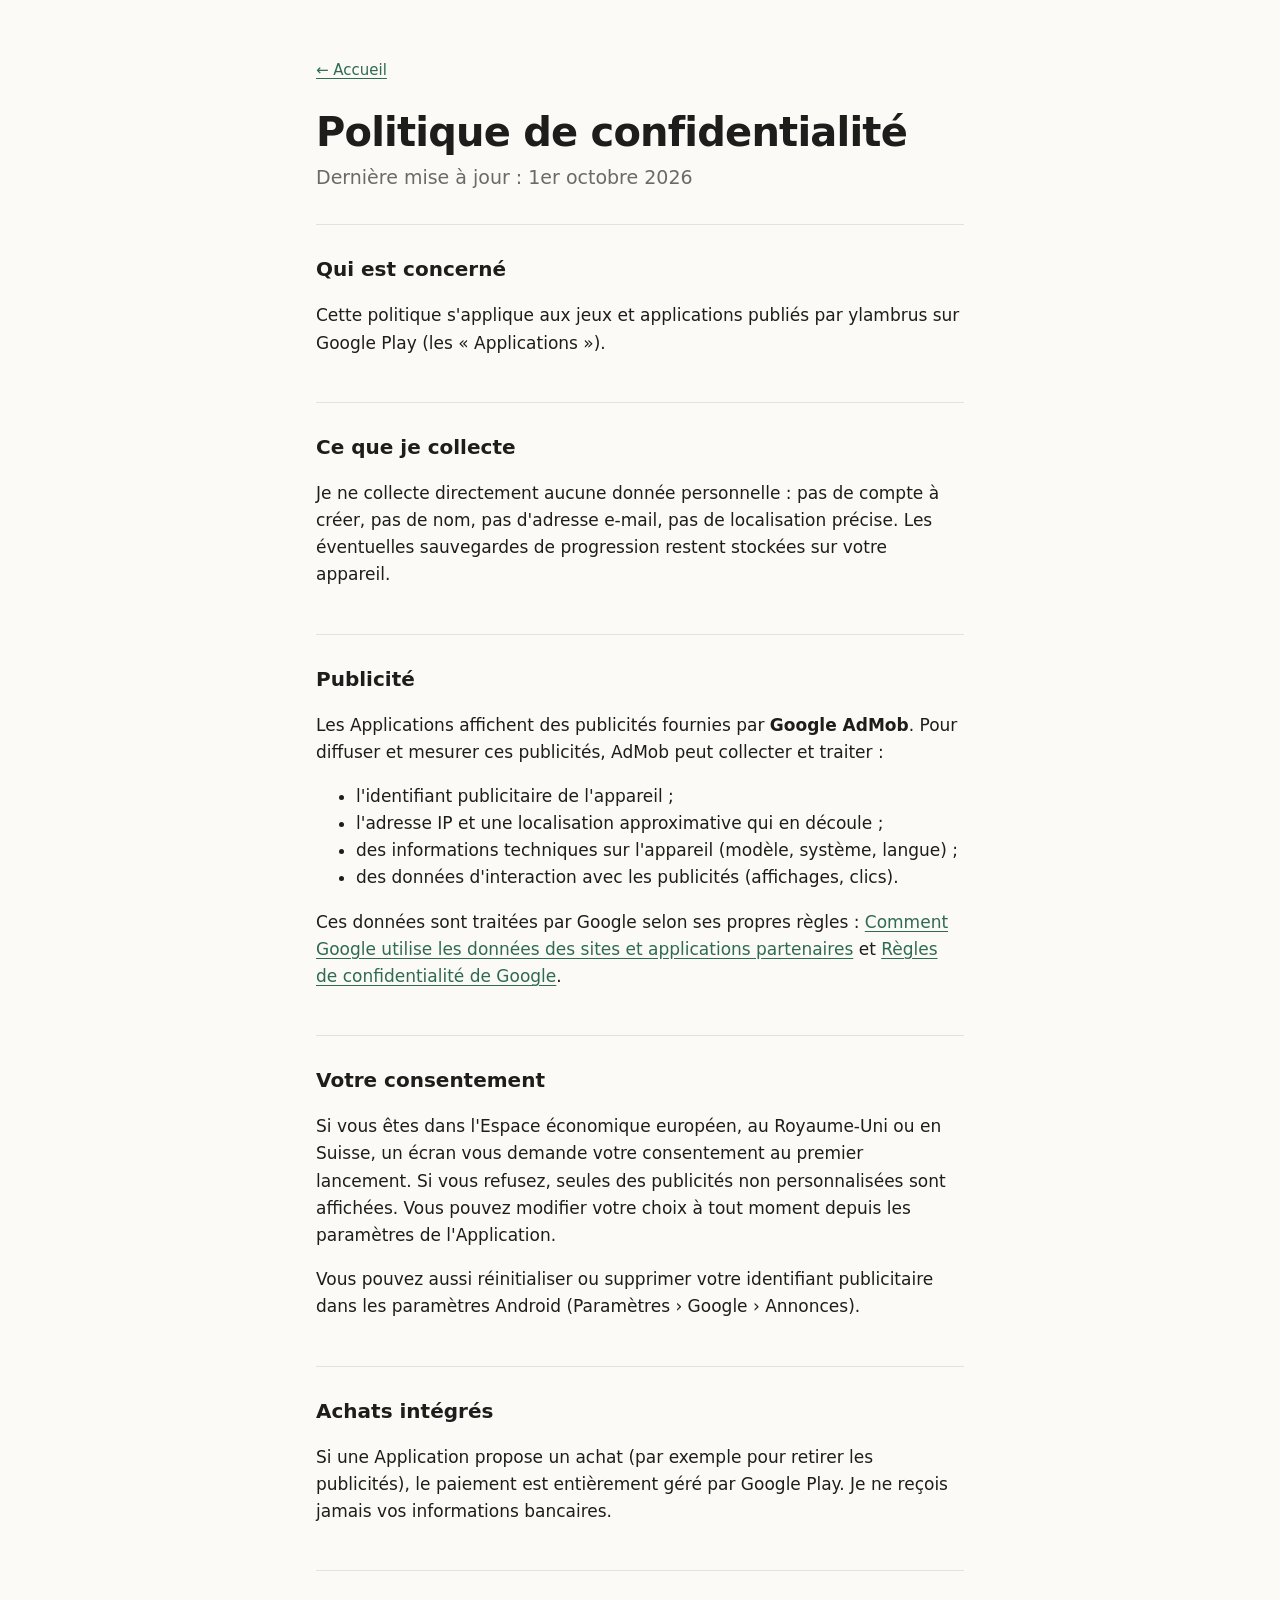
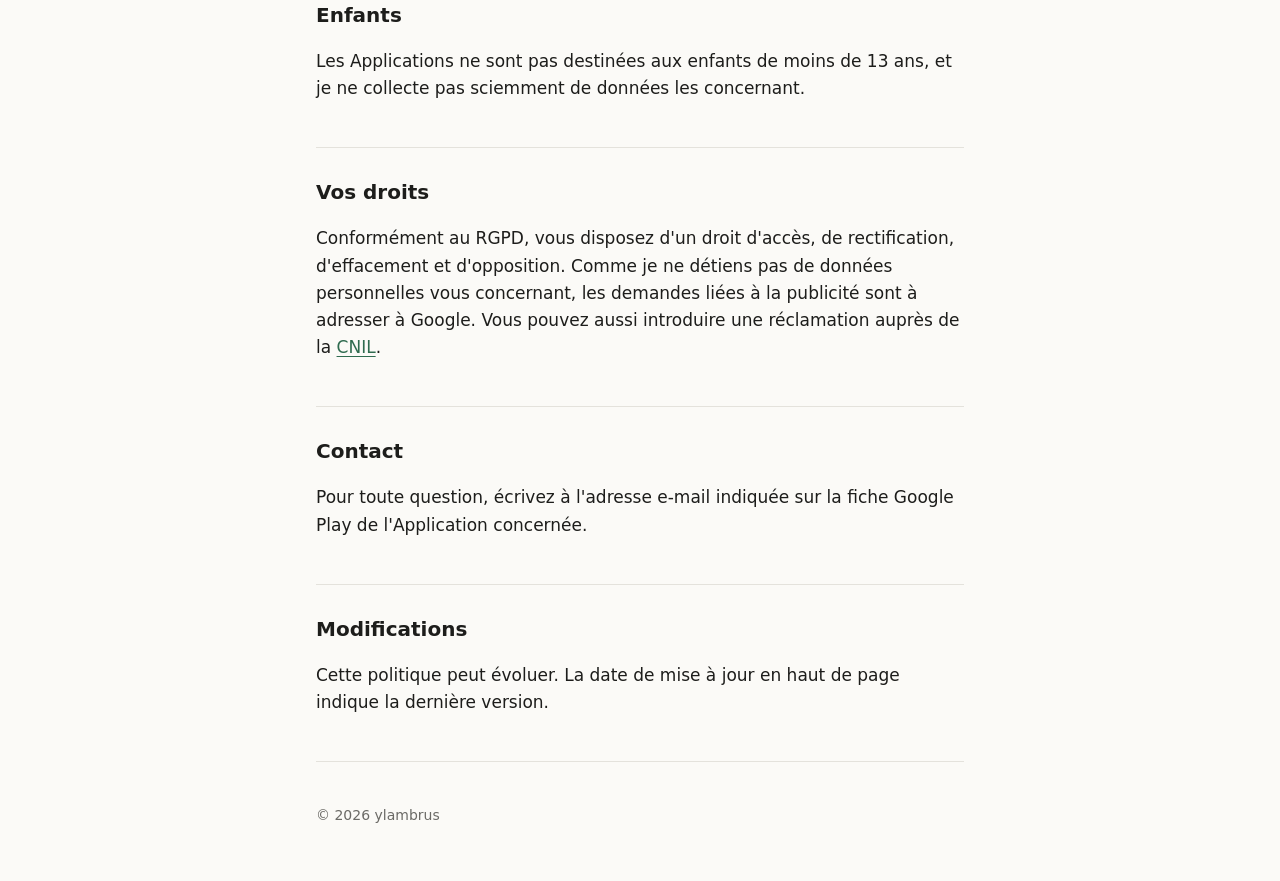
==== politique-de-confidentialite.html @ 40c8dd79 "Site initial : accueil et politique de confidentialité" ====
<!doctype html>
<html lang="fr">
<head>
  <meta charset="utf-8">
  <meta name="viewport" content="width=device-width, initial-scale=1">
  <title>Politique de confidentialité · ylambrus</title>
  <meta name="description" content="Politique de confidentialité des jeux et applications publiés par ylambrus.">
  <link rel="stylesheet" href="style.css">
</head>
<body>
  <main class="wrap">
    <a class="back" href="./">← Accueil</a>
    <header>
      <h1>Politique de confidentialité</h1>
      <p class="lead">Dernière mise à jour : 1er octobre 2026</p>
    </header>

    <section>
      <h2>Qui est concerné</h2>
      <p>Cette politique s'applique aux jeux et applications publiés par ylambrus sur Google Play (les « Applications »).</p>
    </section>

    <section>
      <h2>Ce que je collecte</h2>
      <p>Je ne collecte directement aucune donnée personnelle : pas de compte à créer, pas de nom, pas d'adresse e-mail, pas de localisation précise. Les éventuelles sauvegardes de progression restent stockées sur votre appareil.</p>
    </section>

    <section>
      <h2>Publicité</h2>
      <p>Les Applications affichent des publicités fournies par <strong>Google AdMob</strong>. Pour diffuser et mesurer ces publicités, AdMob peut collecter et traiter :</p>
      <ul>
        <li>l'identifiant publicitaire de l'appareil ;</li>
        <li>l'adresse IP et une localisation approximative qui en découle ;</li>
        <li>des informations techniques sur l'appareil (modèle, système, langue) ;</li>
        <li>des données d'interaction avec les publicités (affichages, clics).</li>
      </ul>
      <p>Ces données sont traitées par Google selon ses propres règles : <a href="https://policies.google.com/technologies/partner-sites">Comment Google utilise les données des sites et applications partenaires</a> et <a href="https://policies.google.com/privacy">Règles de confidentialité de Google</a>.</p>
    </section>

    <section>
      <h2>Votre consentement</h2>
      <p>Si vous êtes dans l'Espace économique européen, au Royaume-Uni ou en Suisse, un écran vous demande votre consentement au premier lancement. Si vous refusez, seules des publicités non personnalisées sont affichées. Vous pouvez modifier votre choix à tout moment depuis les paramètres de l'Application.</p>
      <p>Vous pouvez aussi réinitialiser ou supprimer votre identifiant publicitaire dans les paramètres Android (Paramètres › Google › Annonces).</p>
    </section>

    <section>
      <h2>Achats intégrés</h2>
      <p>Si une Application propose un achat (par exemple pour retirer les publicités), le paiement est entièrement géré par Google Play. Je ne reçois jamais vos informations bancaires.</p>
    </section>

    <section>
      <h2>Enfants</h2>
      <p>Les Applications ne sont pas destinées aux enfants de moins de 13 ans, et je ne collecte pas sciemment de données les concernant.</p>
    </section>

    <section>
      <h2>Vos droits</h2>
      <p>Conformément au RGPD, vous disposez d'un droit d'accès, de rectification, d'effacement et d'opposition. Comme je ne détiens pas de données personnelles vous concernant, les demandes liées à la publicité sont à adresser à Google. Vous pouvez aussi introduire une réclamation auprès de la <a href="https://www.cnil.fr">CNIL</a>.</p>
    </section>

    <section>
      <h2>Contact</h2>
      <p>Pour toute question, écrivez à l'adresse e-mail indiquée sur la fiche Google Play de l'Application concernée.</p>
    </section>

    <section>
      <h2>Modifications</h2>
      <p>Cette politique peut évoluer. La date de mise à jour en haut de page indique la dernière version.</p>
    </section>

    <footer>
      <p>© 2026 ylambrus</p>
    </footer>
  </main>
</body>
</html>
---- style.css ----
:root {
  --bg: #fbfaf7;
  --fg: #1d1d1b;
  --muted: #6b6a66;
  --accent: #2f6b4f;
  --line: #e4e2dc;
}
@media (prefers-color-scheme: dark) {
  :root {
    --bg: #151614;
    --fg: #ecebe6;
    --muted: #a3a29c;
    --accent: #7cc4a0;
    --line: #2c2e2a;
  }
}
* { box-sizing: border-box; }
body {
  margin: 0;
  background: var(--bg);
  color: var(--fg);
  font: 17px/1.6 system-ui, -apple-system, "Segoe UI", Roboto, sans-serif;
}
.wrap { max-width: 680px; margin: 0 auto; padding: 56px 16px 40px; }
.kicker {
  margin: 0;
  color: var(--accent);
  font-size: 13px;
  font-weight: 600;
  letter-spacing: .08em;
  text-transform: uppercase;
}
h1 { margin: 4px 0 8px; font-size: 40px; line-height: 1.1; letter-spacing: -.02em; }
h2 { margin: 0 0 8px; font-size: 20px; }
h3 { margin: 24px 0 6px; font-size: 17px; }
.lead { margin: 0; color: var(--muted); font-size: 19px; }
.muted { color: var(--muted); }
section { padding: 28px 0; border-top: 1px solid var(--line); }
header { padding-bottom: 32px; }
a { color: var(--accent); text-underline-offset: 3px; }
.links { margin: 0; padding: 0; list-style: none; }
.links li { padding: 4px 0; }
footer { padding-top: 28px; border-top: 1px solid var(--line); color: var(--muted); font-size: 14px; }
.back { display: inline-block; margin-bottom: 24px; font-size: 15px; }
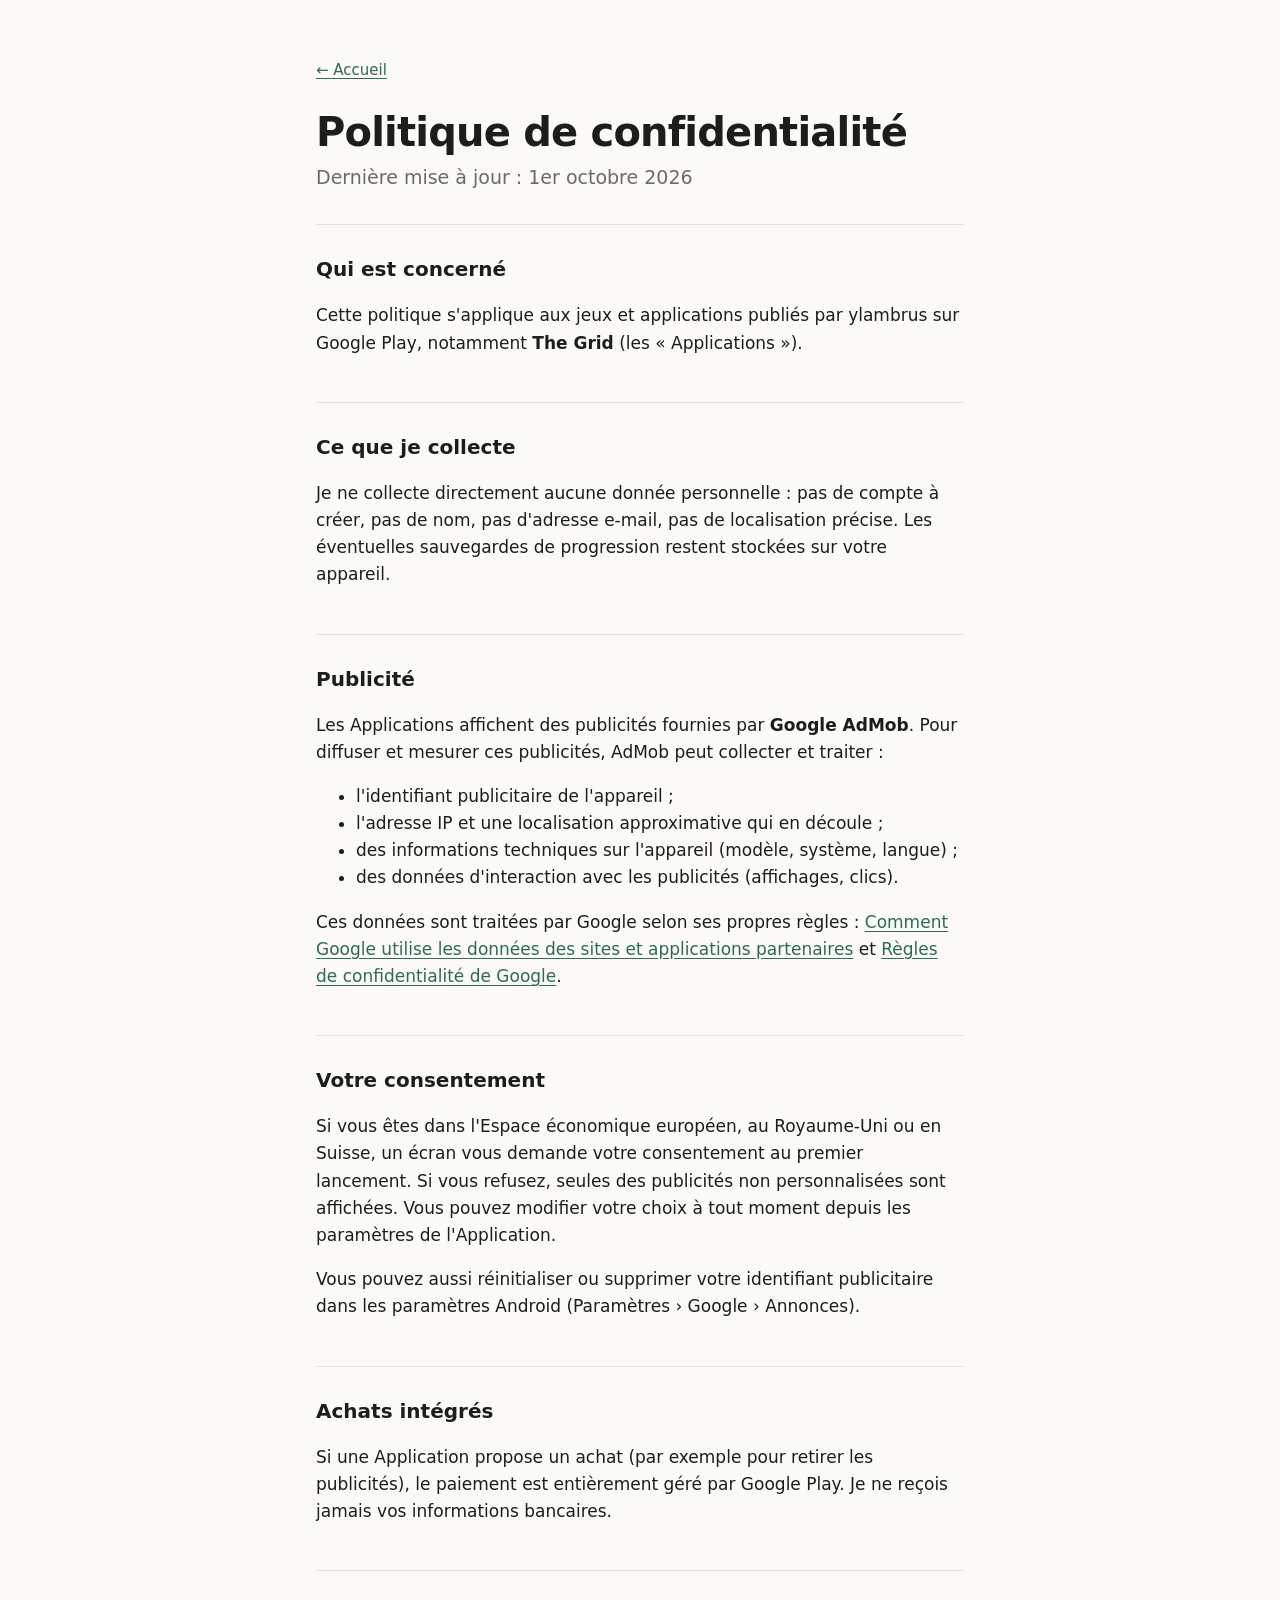
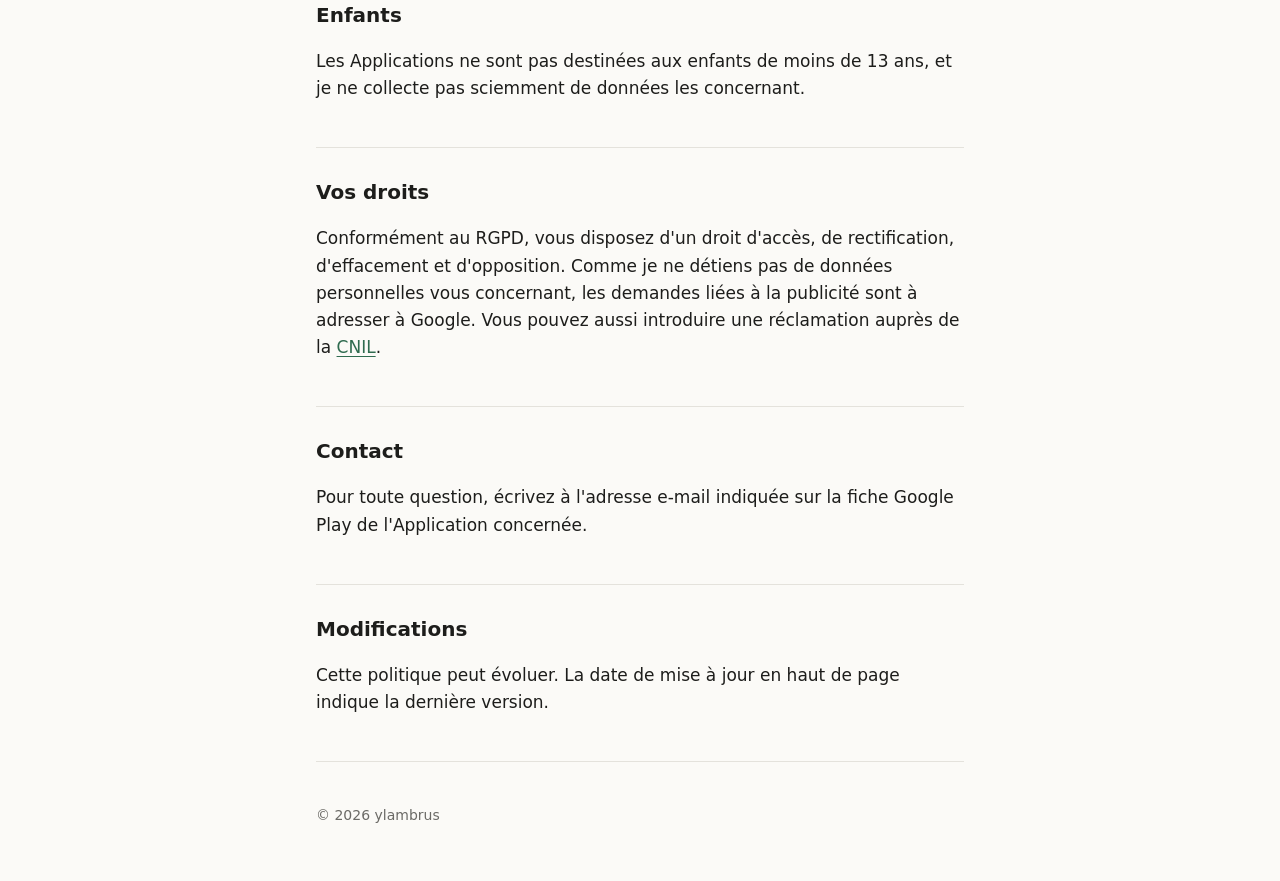
==== commit fa0f9740: "Ajout de The Grid" ====
--- a/politique-de-confidentialite.html
+++ b/politique-de-confidentialite.html
@@ -17,7 +17,7 @@
 
     <section>
       <h2>Qui est concerné</h2>
-      <p>Cette politique s'applique aux jeux et applications publiés par ylambrus sur Google Play (les « Applications »).</p>
+      <p>Cette politique s'applique aux jeux et applications publiés par ylambrus sur Google Play, notamment <strong>The Grid</strong> (les « Applications »).</p>
     </section>
 
     <section>
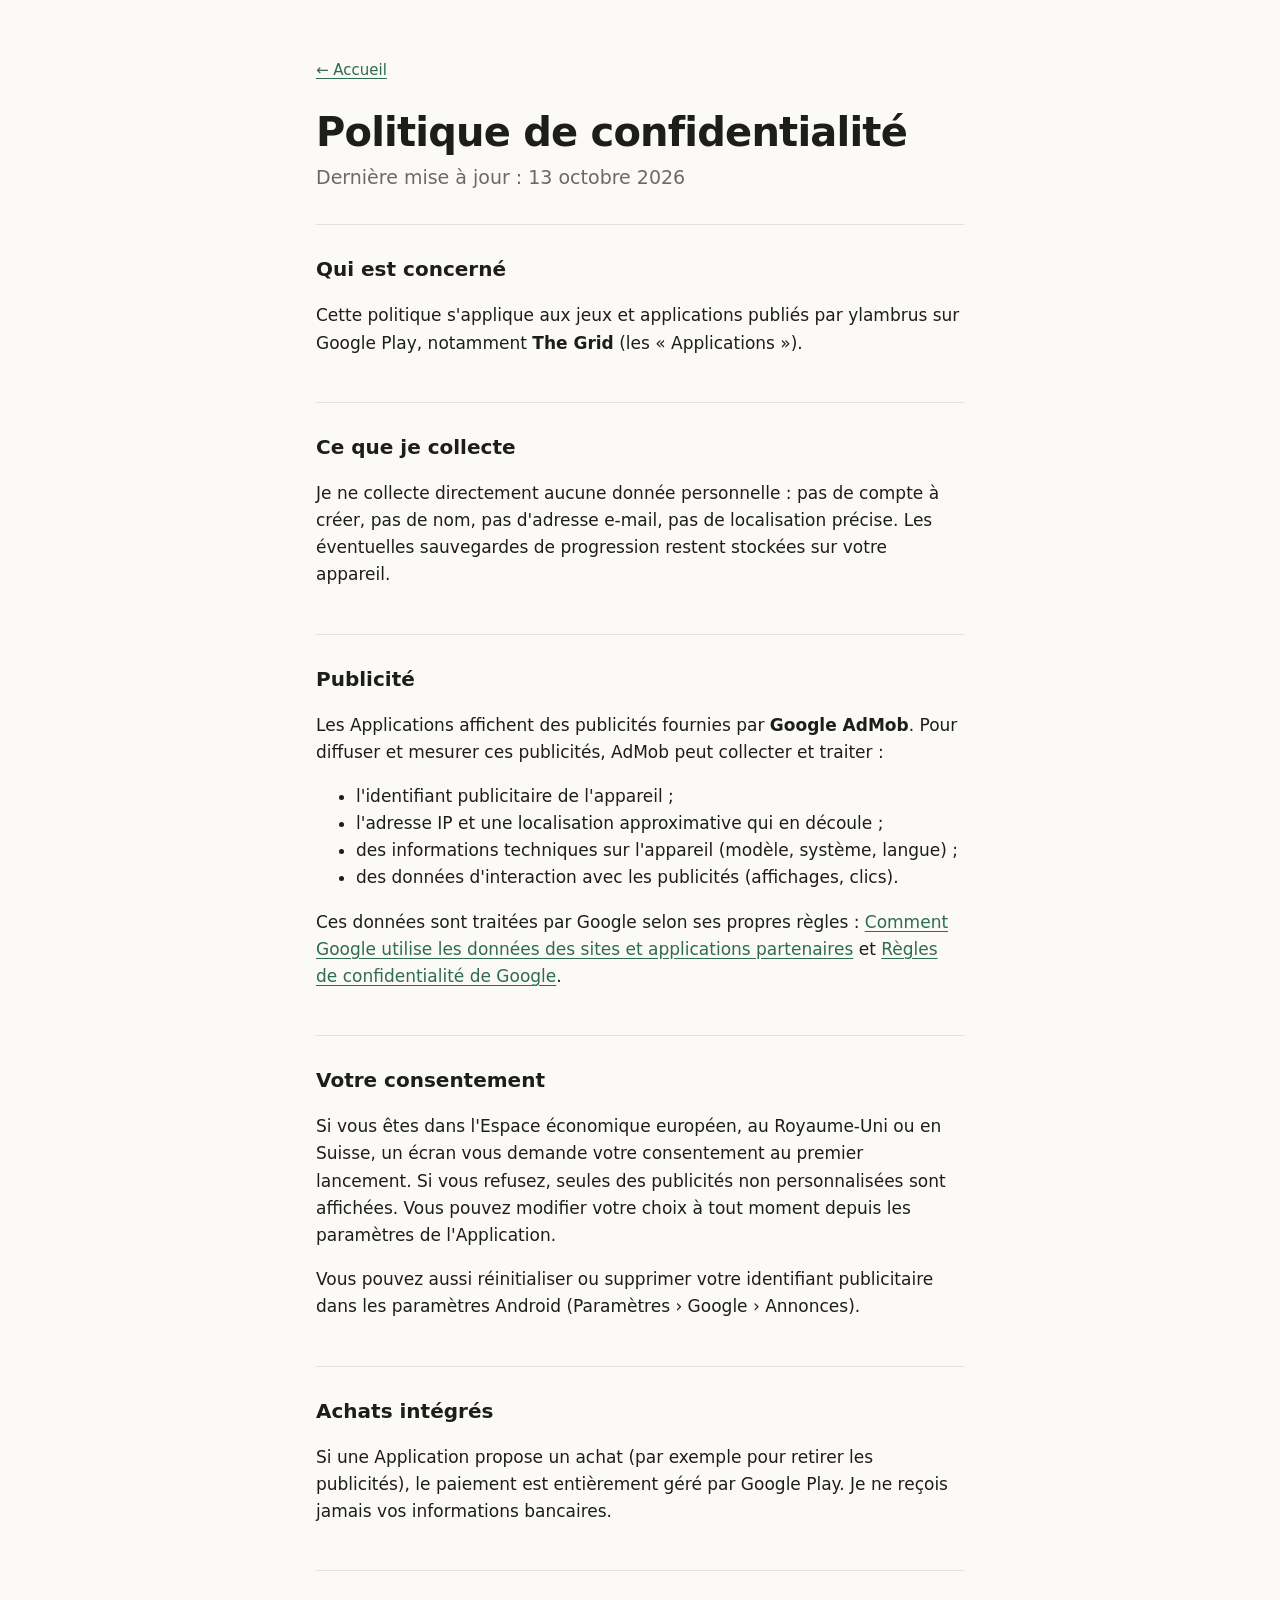
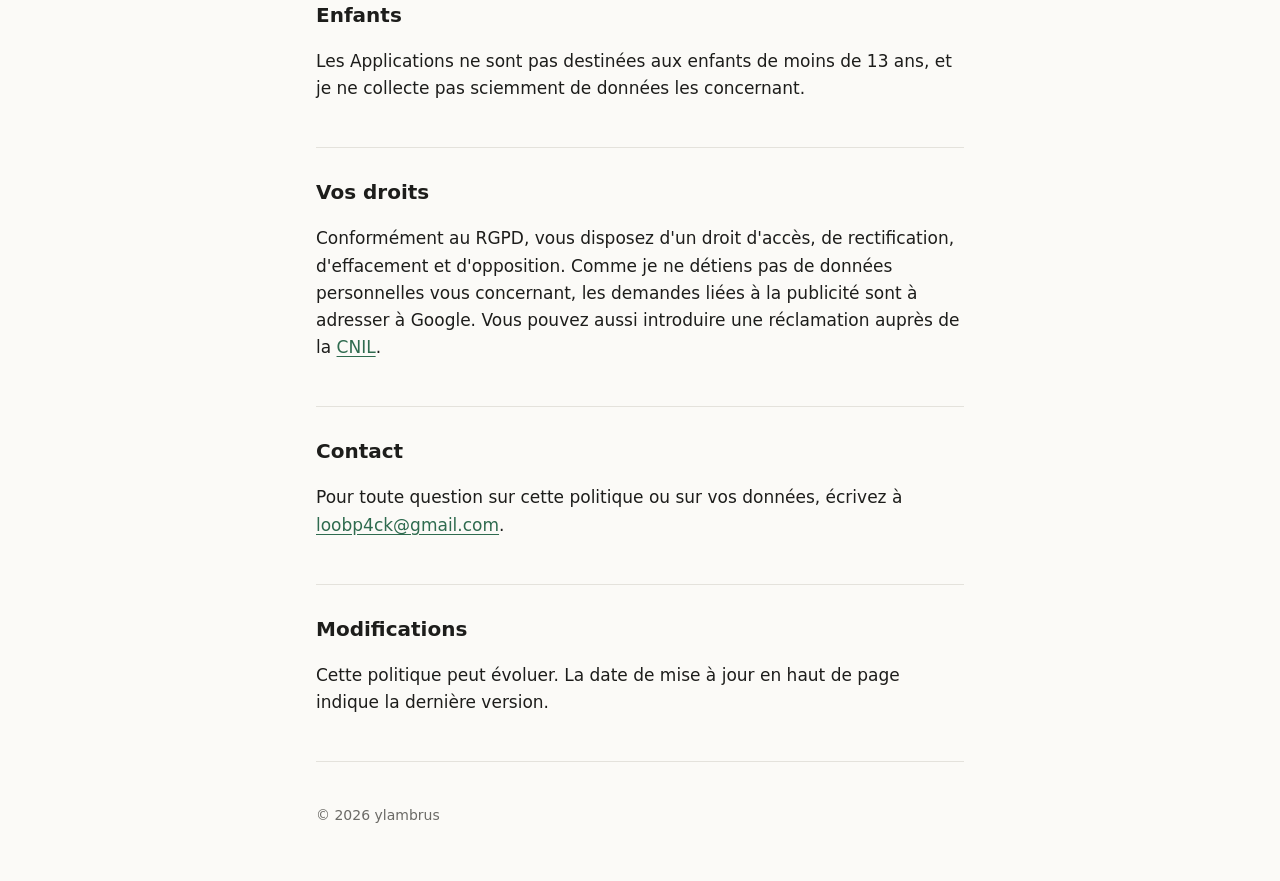
==== commit 45e68e30: "Ajout de l'adresse de contact" ====
--- a/politique-de-confidentialite.html
+++ b/politique-de-confidentialite.html
@@ -12,7 +12,7 @@
     <a class="back" href="./">← Accueil</a>
     <header>
       <h1>Politique de confidentialité</h1>
-      <p class="lead">Dernière mise à jour : 1er octobre 2026</p>
+      <p class="lead">Dernière mise à jour : 13 octobre 2026</p>
     </header>
 
     <section>
@@ -60,7 +60,7 @@
 
     <section>
       <h2>Contact</h2>
-      <p>Pour toute question, écrivez à l'adresse e-mail indiquée sur la fiche Google Play de l'Application concernée.</p>
+      <p>Pour toute question sur cette politique ou sur vos données, écrivez à <a href="mailto:loobp4ck@gmail.com">loobp4ck@gmail.com</a>.</p>
     </section>
 
     <section>
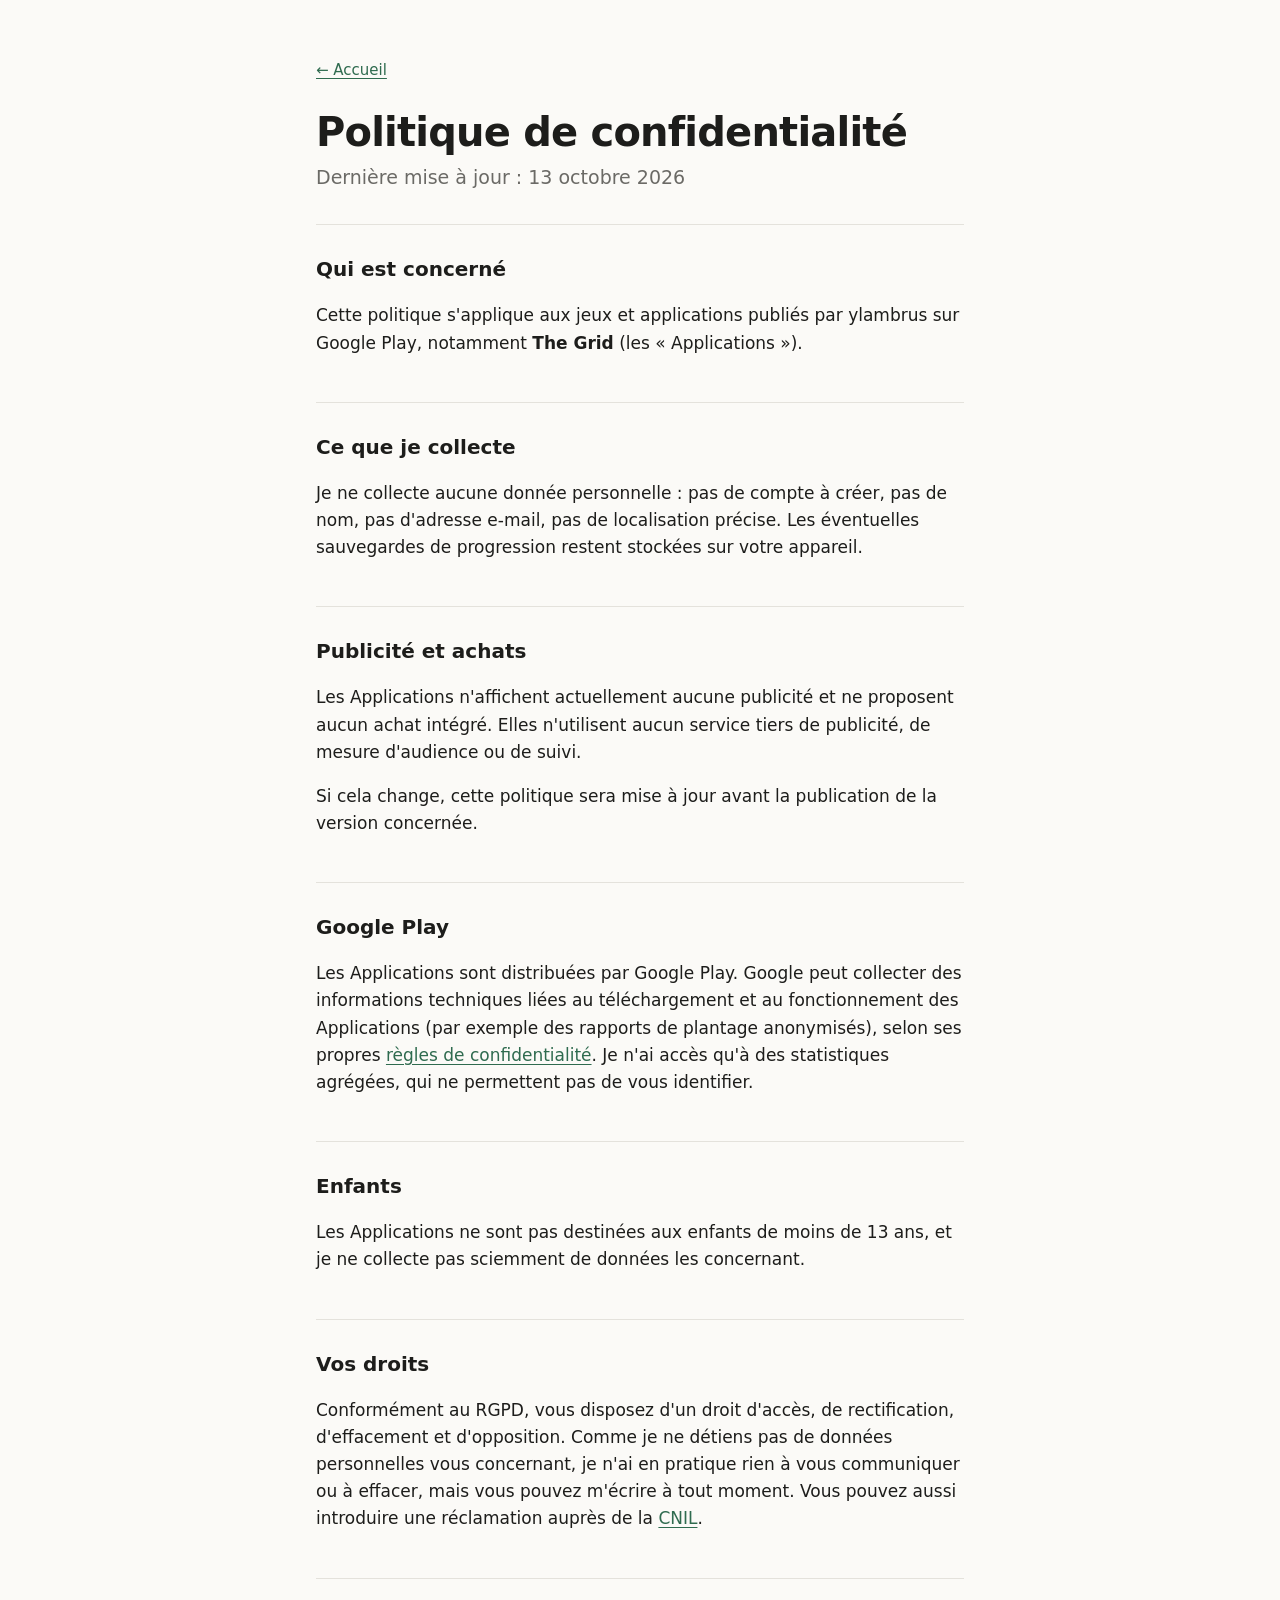
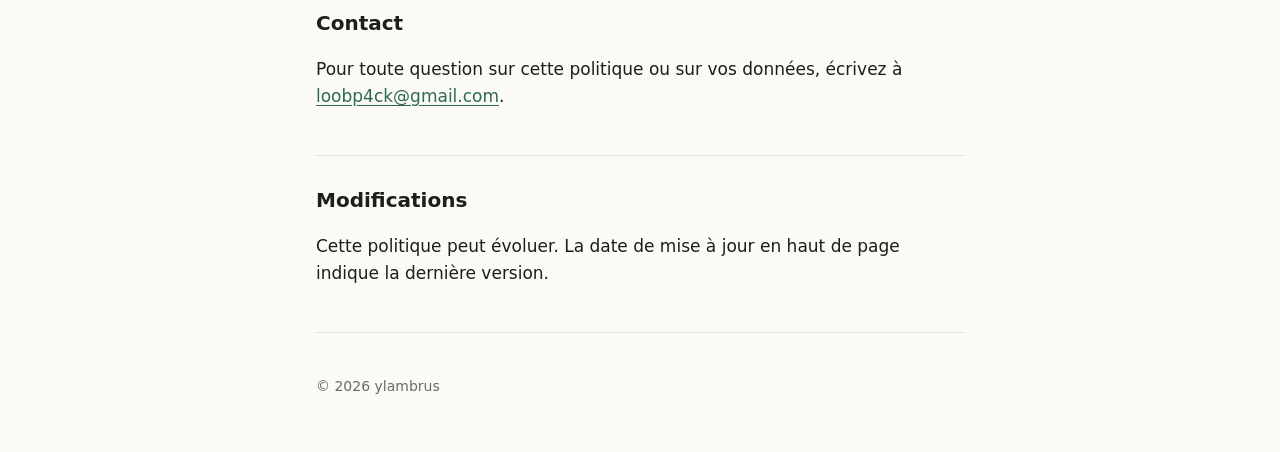
==== commit 70e2733f: "Politique de confidentialité : version sans publicité" ====
--- a/politique-de-confidentialite.html
+++ b/politique-de-confidentialite.html
@@ -22,30 +22,18 @@
 
     <section>
       <h2>Ce que je collecte</h2>
-      <p>Je ne collecte directement aucune donnée personnelle : pas de compte à créer, pas de nom, pas d'adresse e-mail, pas de localisation précise. Les éventuelles sauvegardes de progression restent stockées sur votre appareil.</p>
+      <p>Je ne collecte aucune donnée personnelle : pas de compte à créer, pas de nom, pas d'adresse e-mail, pas de localisation précise. Les éventuelles sauvegardes de progression restent stockées sur votre appareil.</p>
     </section>
 
     <section>
-      <h2>Publicité</h2>
-      <p>Les Applications affichent des publicités fournies par <strong>Google AdMob</strong>. Pour diffuser et mesurer ces publicités, AdMob peut collecter et traiter :</p>
-      <ul>
-        <li>l'identifiant publicitaire de l'appareil ;</li>
-        <li>l'adresse IP et une localisation approximative qui en découle ;</li>
-        <li>des informations techniques sur l'appareil (modèle, système, langue) ;</li>
-        <li>des données d'interaction avec les publicités (affichages, clics).</li>
-      </ul>
-      <p>Ces données sont traitées par Google selon ses propres règles : <a href="https://policies.google.com/technologies/partner-sites">Comment Google utilise les données des sites et applications partenaires</a> et <a href="https://policies.google.com/privacy">Règles de confidentialité de Google</a>.</p>
+      <h2>Publicité et achats</h2>
+      <p>Les Applications n'affichent actuellement aucune publicité et ne proposent aucun achat intégré. Elles n'utilisent aucun service tiers de publicité, de mesure d'audience ou de suivi.</p>
+      <p>Si cela change, cette politique sera mise à jour avant la publication de la version concernée.</p>
     </section>
 
     <section>
-      <h2>Votre consentement</h2>
-      <p>Si vous êtes dans l'Espace économique européen, au Royaume-Uni ou en Suisse, un écran vous demande votre consentement au premier lancement. Si vous refusez, seules des publicités non personnalisées sont affichées. Vous pouvez modifier votre choix à tout moment depuis les paramètres de l'Application.</p>
-      <p>Vous pouvez aussi réinitialiser ou supprimer votre identifiant publicitaire dans les paramètres Android (Paramètres › Google › Annonces).</p>
-    </section>
-
-    <section>
-      <h2>Achats intégrés</h2>
-      <p>Si une Application propose un achat (par exemple pour retirer les publicités), le paiement est entièrement géré par Google Play. Je ne reçois jamais vos informations bancaires.</p>
+      <h2>Google Play</h2>
+      <p>Les Applications sont distribuées par Google Play. Google peut collecter des informations techniques liées au téléchargement et au fonctionnement des Applications (par exemple des rapports de plantage anonymisés), selon ses propres <a href="https://policies.google.com/privacy">règles de confidentialité</a>. Je n'ai accès qu'à des statistiques agrégées, qui ne permettent pas de vous identifier.</p>
     </section>
 
     <section>
@@ -55,7 +43,7 @@
 
     <section>
       <h2>Vos droits</h2>
-      <p>Conformément au RGPD, vous disposez d'un droit d'accès, de rectification, d'effacement et d'opposition. Comme je ne détiens pas de données personnelles vous concernant, les demandes liées à la publicité sont à adresser à Google. Vous pouvez aussi introduire une réclamation auprès de la <a href="https://www.cnil.fr">CNIL</a>.</p>
+      <p>Conformément au RGPD, vous disposez d'un droit d'accès, de rectification, d'effacement et d'opposition. Comme je ne détiens pas de données personnelles vous concernant, je n'ai en pratique rien à vous communiquer ou à effacer, mais vous pouvez m'écrire à tout moment. Vous pouvez aussi introduire une réclamation auprès de la <a href="https://www.cnil.fr">CNIL</a>.</p>
     </section>
 
     <section>
